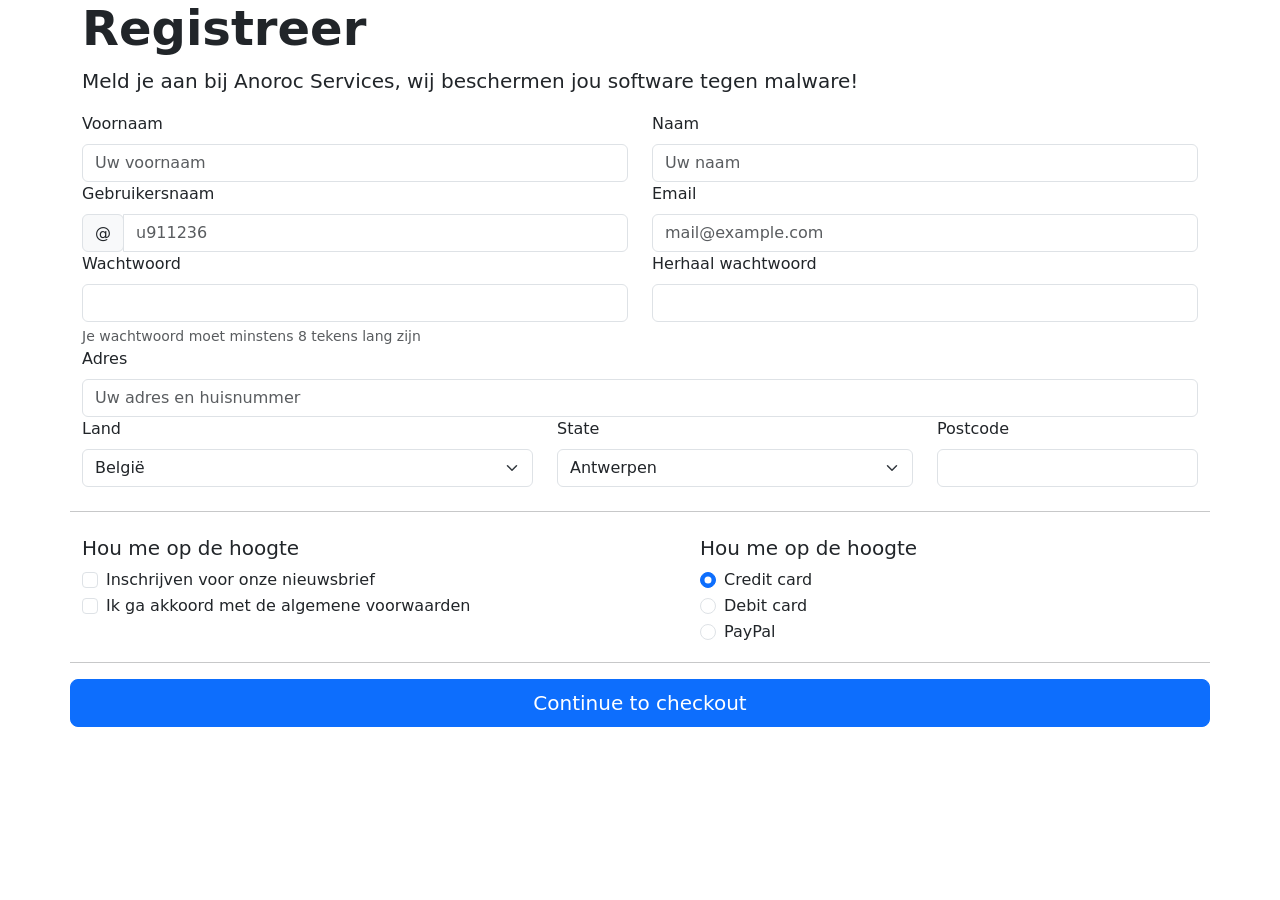
==== formulier.html @ ca0a3cdf "Aanmaak formulier via bootstrap" ====
<!DOCTYPE html>
<html lang="en">
  <head>
    <meta charset="UTF-8" />
    <meta http-equiv="X-UA-Compatible" content="IE=edge" />
    <meta name="viewport" content="width=device-width, initial-scale=1.0" />
    <title>Document</title>
    <link
      href="https://cdn.jsdelivr.net/npm/bootstrap@5.3.0-alpha1/dist/css/bootstrap.min.css"
      rel="stylesheet"
      integrity="sha384-GLhlTQ8iRABdZLl6O3oVMWSktQOp6b7In1Zl3/Jr59b6EGGoI1aFkw7cmDA6j6gD"
      crossorigin="anonymous"
    />
  </head>

  <body>
    <div class="container">
      <h1 class="fw-bold display-5">Registreer</h1>
      <p class="lead">
        Meld je aan bij Anoroc Services, wij beschermen jou software tegen
        malware!
      </p>
      <form class="" novalidate="">
        <div class="row">
          <div class="col-sm-6">
            <label for="vornaam" class="form-label">Voornaam</label>
            <input
              type="text"
              class="form-control"
              id="voornaam"
              placeholder="Uw voornaam"
             
            />
          </div>

          <div class="col-sm-6">
            <label for="naam" class="form-label">Naam</label>
            <input
              type="text"
              class="form-control"
              id="naam"
              placeholder="Uw naam"
              
            />
          </div>

          <div class="col-sm-6">
            <label for="gebruikersnaam" class="form-label"
              >Gebruikersnaam</label
            >
            <div class="input-group has-validation">
              <span class="input-group-text">@</span>
              <input
                type="text"
                class="form-control"
                id="gebruikersnaam"
                placeholder="u911236"
                
              />
            </div>
          </div>

          <div class="col-sm-6">
            <label for="email" class="form-label">Email </label>
            <input
              type="email"
              class="form-control"
              id="email"
              placeholder="mail@example.com"
            />
          </div>

          <div class="col-sm-6">
            <label for="wachtwoord" class="form-label">Wachtwoord</label>
            <input
              type="password"
              id="wachtwoord"
              class="form-control"
              aria-describedby="passwordHelpBlock"
            />
            <div id="passwordHelpBlock" class="form-text">
              Je wachtwoord moet minstens 8 tekens lang zijn
            </div>
          </div>

          <div class="col-sm-6">
            <label for="herhaalWachtwoord" class="form-label"
              >Herhaal wachtwoord</label
            >
            <input
              type="password"
              id="herhaalWachtwoord"
              class="form-control"
            />
          </div>

          <div class="col-12">
            <label for="adres" class="form-label">Adres</label>
            <input
              type="text"
              class="form-control"
              id="adres"
              placeholder="Uw adres en huisnummer"
              
            />
          </div>

          <div class="col-md-5">
            <label for="land" class="form-label">Land</label>
            <select class="form-select" id="country" required="">
              <option value="België">België</option>
              <option value="Duitsland">Duitsland</option>
              <option value="Frankrijk">Frankrijk</option>
              <option value="Nederland">Nederland</option>
              <option value="Spanje">Spanje</option>
            </select>
          </div>

          <div class="col-md-4">
            <label for="state" class="form-label">State</label>
            <select class="form-select" id="state" required="">
              <option value="Antwerpen">Antwerpen</option>
              <option value="Limburg">Limburg</option>
              <option value="Oost-Vlaanderen">Oost-Vlaanderen</option>
              <option value="Vlaams-Brabant">Vlaams-Brabant</option>
              <option value="West-Vlaanderen">West-Vlaanderen</option>
            </select>
          </div>

          <div class="col-md-3">
            <label for="postcoe" class="form-label">Postcode</label>
            <input
              type="text"
              class="form-control"
              id="postcode"              
              
            />
          </div>

          <hr class="my-4" />

          <div class="col-md-6">
            <div class="">
              <h2 class="fs-5">Hou me op de hoogte</h2>
              <div class="form-check">
                <input
                  type="checkbox"
                  class="form-check-input"
                  id="nieuwsbrief"
                />
                <label class="form-check-label" for="nieuwsbrief"
                  >Inschrijven voor onze nieuwsbrief</label
                >
              </div>

              <div class="form-check">
                <input
                  type="checkbox"
                  class="form-check-input"
                  id="voorwaarden"
                />
                <label class="form-check-label" for="voorwaarden"
                  >Ik ga akkoord met de algemene voorwaarden</label
                >
              </div>
            </div>
          </div>
          <div class="col-md-6">
            <div class="ms-5">
              <h2 class="fs-5">Hou me op de hoogte</h2>
              <div class="form-check">
                <input
                  id="credit"
                  name="paymentMethod"
                  type="radio"
                  class="form-check-input"
                  checked
                />
                <label class="form-check-label" for="credit">Credit card</label>
              </div>
              <div class="form-check">
                <input
                  id="debit"
                  name="paymentMethod"
                  type="radio"
                  class="form-check-input"
                 
                />
                <label class="form-check-label" for="debit">Debit card</label>
              </div>
              <div class="form-check">
                <input
                  id="paypal"
                  name="paymentMethod"
                  type="radio"
                  class="form-check-input"
                  required=""
                />
                <label class="form-check-label" for="paypal">PayPal</label>
              </div>
           </div>
          </div>
          <hr class="my-3" />
          <button class="w-100 btn btn-primary btn-lg" type="submit">
            Continue to checkout
          </button>
        </div>
      </form>
    </div>
    <script
      src="https://cdn.jsdelivr.net/npm/bootstrap@5.3.0-alpha1/dist/js/bootstrap.bundle.min.js"
      integrity="sha384-w76AqPfDkMBDXo30jS1Sgez6pr3x5MlQ1ZAGC+nuZB+EYdgRZgiwxhTBTkF7CXvN"
      crossorigin="anonymous"
    ></script>
  </body>
</html>
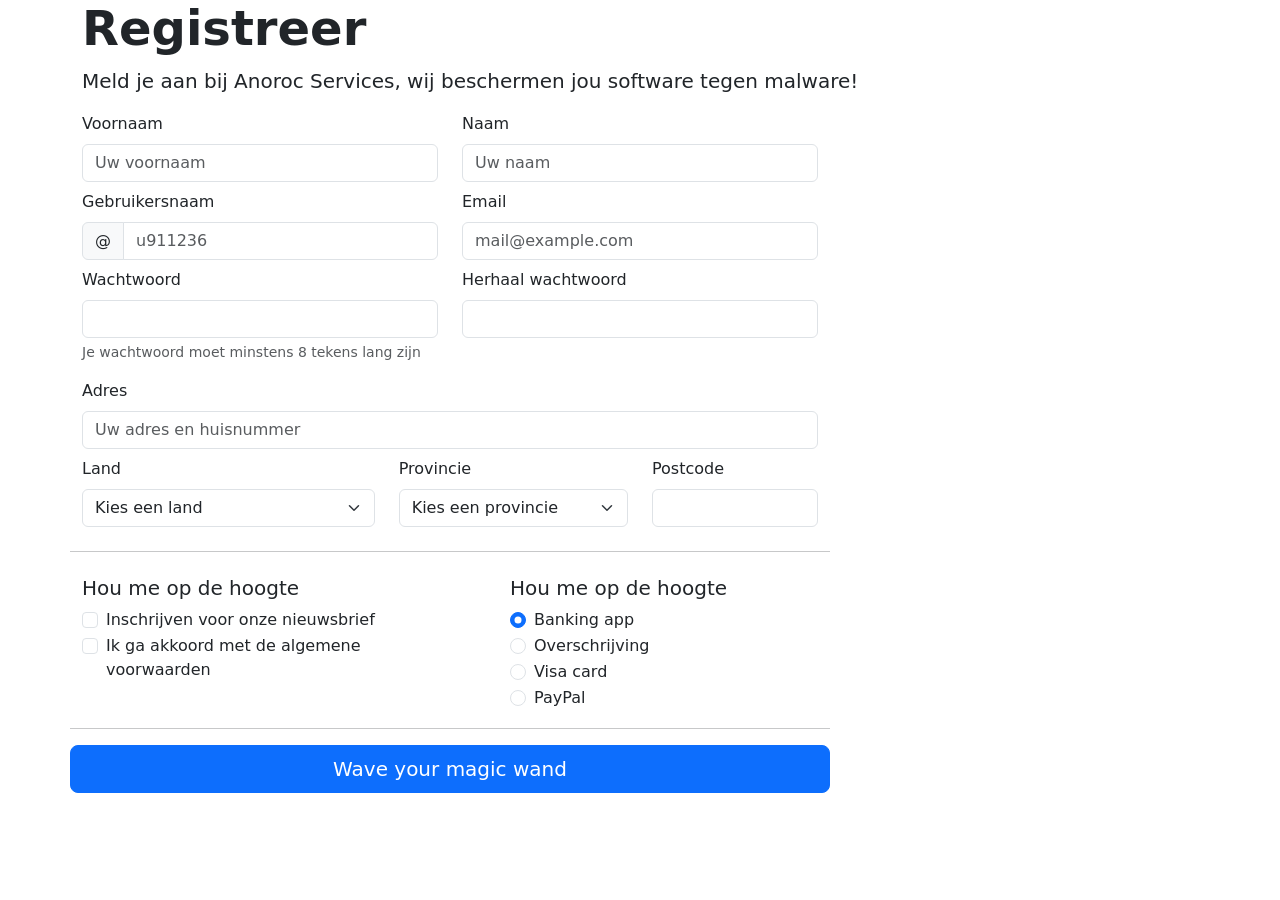
==== commit 9662da9f: "Eerste versie javascript + Lay out formulier bijwerken" ====
--- a/formulier.html
+++ b/formulier.html
@@ -10,7 +10,7 @@
       rel="stylesheet"
       integrity="sha384-GLhlTQ8iRABdZLl6O3oVMWSktQOp6b7In1Zl3/Jr59b6EGGoI1aFkw7cmDA6j6gD"
       crossorigin="anonymous"
-    />
+    />    
   </head>
 
   <body>
@@ -20,197 +20,231 @@
         Meld je aan bij Anoroc Services, wij beschermen jou software tegen
         malware!
       </p>
-      <form class="" novalidate="">
-        <div class="row">
-          <div class="col-sm-6">
-            <label for="vornaam" class="form-label">Voornaam</label>
-            <input
-              type="text"
-              class="form-control"
-              id="voornaam"
-              placeholder="Uw voornaam"
-             
-            />
+      <div class="row">
+        <div class="col-md-8">
+          <form class="">
+            <div class="row">
+              <div class="col-sm-6 mb-2">
+                <label for="voornaam" class="form-label">Voornaam</label>
+                <input
+                  type="text"
+                  class="form-control"
+                  id="voornaam"
+                  placeholder="Uw voornaam"
+                />
+              </div>
+
+              <div class="col-sm-6 mb-2">
+                <label for="naam" class="form-label">Naam</label>
+                <input
+                  type="text"
+                  class="form-control"
+                  id="naam"
+                  placeholder="Uw naam"
+                />
+              </div>
+
+              <div class="col-sm-6 mb-2">
+                <label for="gebruikersnaam" class="form-label"
+                  >Gebruikersnaam</label
+                >
+                <div class="input-group">
+                  <span class="input-group-text">@</span>
+                  <input
+                    type="text"
+                    class="form-control"
+                    id="gebruikersnaam"
+                    placeholder="u911236"
+                  />
+                </div>
+              </div>
+
+              <div class="col-sm-6 mb-2">
+                <label for="email" class="form-label">Email </label>
+                <input
+                  type="email"
+                  class="form-control"
+                  id="email"
+                  placeholder="mail@example.com"
+                />
+              </div>
+
+              <div class="col-sm-6">
+                <label for="wachtwoord" class="form-label">Wachtwoord</label>
+                <input
+                  type="password"
+                  id="wachtwoord"
+                  class="form-control"
+                  aria-describedby="passwordHelpBlock"
+                />
+                <div id="passwordHelpBlock" class="form-text">
+                  Je wachtwoord moet minstens 8 tekens lang zijn
+                </div>
+              </div>
+
+              <div class="col-sm-6">
+                <label for="herhaalWachtwoord" class="form-label"
+                  >Herhaal wachtwoord</label
+                >
+                <input
+                  type="password"
+                  id="herhaalWachtwoord"
+                  class="form-control"
+                />
+              </div>
+
+              <div class="col-12 mt-3">
+                <label for="adres" class="form-label">Adres</label>
+                <input
+                  type="text"
+                  class="form-control mb-2"
+                  id="adres"
+                  placeholder="Uw adres en huisnummer"
+                />
+              </div>
+
+              <div class="col-md-5">
+                <label for="land" class="form-label">Land</label>
+                <select class="form-select" id="land">
+                  <option value="">Kies een land</option>
+                  <option value="België">België</option>
+                  <option value="Duitsland">Duitsland</option>
+                  <option value="Frankrijk">Frankrijk</option>
+                  <option value="Nederland">Nederland</option>
+                  <option value="Spanje">Spanje</option>
+                </select>
+              </div>
+
+              <div class="col-md-4">
+                <label for="provincie" class="form-label">Provincie</label>
+                <select class="form-select" id="provincie">
+                  <option value="">Kies een provincie</option>
+                  <option value="Antwerpen">Antwerpen</option>
+                  <option value="Limburg">Limburg</option>
+                  <option value="Oost-Vlaanderen">Oost-Vlaanderen</option>
+                  <option value="Vlaams-Brabant">Vlaams-Brabant</option>
+                  <option value="West-Vlaanderen">West-Vlaanderen</option>
+                </select>
+              </div>
+
+              <div class="col-md-3">
+                <label for="postcode" class="form-label">Postcode</label>
+                <input
+                  type="number"
+                  class="form-control"
+                  id="postcode"
+                  value=""
+                />
+              </div>
+
+              <hr class="my-4" />
+
+              <div class="col-md-6">
+                <div class="">
+                  <h2 class="fs-5">Hou me op de hoogte</h2>
+                  <div class="form-check">
+                    <input
+                      type="checkbox"
+                      class="form-check-input"
+                      id="nieuwsbrief"
+                    />
+                    <label class="form-check-label" for="nieuwsbrief"
+                      >Inschrijven voor onze nieuwsbrief</label
+                    >
+                  </div>
+
+                  <div class="form-check">
+                    <input
+                      type="checkbox"
+                      class="form-check-input"
+                      id="voorwaarden"
+                    />
+                    <label class="form-check-label" for="voorwaarden"
+                      >Ik ga akkoord met de algemene voorwaarden</label
+                    >
+                  </div>
+                </div>
+              </div>
+              <div class="col-md-6">
+                <div class="ms-5">
+                  <h2 class="fs-5">Hou me op de hoogte</h2>
+                  <div class="form-check">
+                    <input
+                      id="app"
+                      name="betalingswijze"
+                      type="radio"
+                      class="form-check-input"
+                      checked
+                    />
+                    <label class="form-check-label" for="app"
+                      >Banking app</label
+                    >
+                  </div>
+                  <div class="form-check">
+                    <input
+                      id="overschrijving"
+                      name="betalingswijze"
+                      type="radio"
+                      class="form-check-input"
+                    />
+                    <label class="form-check-label" for="overschrijving"
+                      >Overschrijving</label
+                    >
+                  </div>
+                  <div class="form-check">
+                    <input
+                      id="visa"
+                      name="betalingswijze"
+                      type="radio"
+                      class="form-check-input"
+                      required=""
+                    />
+                    <label class="form-check-label" for="visa">Visa card</label>
+                  </div>
+                  <div class="form-check">
+                    <input
+                      id="paypal"
+                      name="betalingswijze"
+                      type="radio"
+                      class="form-check-input"
+                      required=""
+                    />
+                    <label class="form-check-label" for="paypal">PayPal</label>
+                  </div>
+                </div>
+              </div>
+              <hr class="my-3" />
+              <button class="w-100 btn btn-primary btn-lg" type="submit" id="registreer">
+                Wave your magic wand
+              </button>
+            </div>
+          </form>
+        </div>
+        <div class="col-md-4">
+          <div class="alert alert-danger" role="alert" id="errors">
+            <h4 class="alert-heading">Yikes, errors...</h4>    
+            <p id="errorsP"></p>        
           </div>
 
-          <div class="col-sm-6">
-            <label for="naam" class="form-label">Naam</label>
-            <input
-              type="text"
-              class="form-control"
-              id="naam"
-              placeholder="Uw naam"
-              
-            />
+          <div class="alert alert-success" role="alert" id="succes">
+            <h4 class="alert-heading">Goed gedaan!</h4>
+            <p>
+              Aww yeah, je werd geregistreerd
+            </p>            
           </div>
 
-          <div class="col-sm-6">
-            <label for="gebruikersnaam" class="form-label"
-              >Gebruikersnaam</label
-            >
-            <div class="input-group has-validation">
-              <span class="input-group-text">@</span>
-              <input
-                type="text"
-                class="form-control"
-                id="gebruikersnaam"
-                placeholder="u911236"
-                
-              />
-            </div>
+          <div class="alert alert-info" role="alert" id="betalingsInfo">
+            <h4 class="alert-heading">Betalingswijze</h4>
+            <p id="betalingsInfoP"></p>            
           </div>
-
-          <div class="col-sm-6">
-            <label for="email" class="form-label">Email </label>
-            <input
-              type="email"
-              class="form-control"
-              id="email"
-              placeholder="mail@example.com"
-            />
-          </div>
-
-          <div class="col-sm-6">
-            <label for="wachtwoord" class="form-label">Wachtwoord</label>
-            <input
-              type="password"
-              id="wachtwoord"
-              class="form-control"
-              aria-describedby="passwordHelpBlock"
-            />
-            <div id="passwordHelpBlock" class="form-text">
-              Je wachtwoord moet minstens 8 tekens lang zijn
-            </div>
-          </div>
-
-          <div class="col-sm-6">
-            <label for="herhaalWachtwoord" class="form-label"
-              >Herhaal wachtwoord</label
-            >
-            <input
-              type="password"
-              id="herhaalWachtwoord"
-              class="form-control"
-            />
-          </div>
-
-          <div class="col-12">
-            <label for="adres" class="form-label">Adres</label>
-            <input
-              type="text"
-              class="form-control"
-              id="adres"
-              placeholder="Uw adres en huisnummer"
-              
-            />
-          </div>
-
-          <div class="col-md-5">
-            <label for="land" class="form-label">Land</label>
-            <select class="form-select" id="country" required="">
-              <option value="België">België</option>
-              <option value="Duitsland">Duitsland</option>
-              <option value="Frankrijk">Frankrijk</option>
-              <option value="Nederland">Nederland</option>
-              <option value="Spanje">Spanje</option>
-            </select>
-          </div>
-
-          <div class="col-md-4">
-            <label for="state" class="form-label">State</label>
-            <select class="form-select" id="state" required="">
-              <option value="Antwerpen">Antwerpen</option>
-              <option value="Limburg">Limburg</option>
-              <option value="Oost-Vlaanderen">Oost-Vlaanderen</option>
-              <option value="Vlaams-Brabant">Vlaams-Brabant</option>
-              <option value="West-Vlaanderen">West-Vlaanderen</option>
-            </select>
-          </div>
-
-          <div class="col-md-3">
-            <label for="postcoe" class="form-label">Postcode</label>
-            <input
-              type="text"
-              class="form-control"
-              id="postcode"              
-              
-            />
-          </div>
-
-          <hr class="my-4" />
-
-          <div class="col-md-6">
-            <div class="">
-              <h2 class="fs-5">Hou me op de hoogte</h2>
-              <div class="form-check">
-                <input
-                  type="checkbox"
-                  class="form-check-input"
-                  id="nieuwsbrief"
-                />
-                <label class="form-check-label" for="nieuwsbrief"
-                  >Inschrijven voor onze nieuwsbrief</label
-                >
-              </div>
-
-              <div class="form-check">
-                <input
-                  type="checkbox"
-                  class="form-check-input"
-                  id="voorwaarden"
-                />
-                <label class="form-check-label" for="voorwaarden"
-                  >Ik ga akkoord met de algemene voorwaarden</label
-                >
-              </div>
-            </div>
-          </div>
-          <div class="col-md-6">
-            <div class="ms-5">
-              <h2 class="fs-5">Hou me op de hoogte</h2>
-              <div class="form-check">
-                <input
-                  id="credit"
-                  name="paymentMethod"
-                  type="radio"
-                  class="form-check-input"
-                  checked
-                />
-                <label class="form-check-label" for="credit">Credit card</label>
-              </div>
-              <div class="form-check">
-                <input
-                  id="debit"
-                  name="paymentMethod"
-                  type="radio"
-                  class="form-check-input"
-                 
-                />
-                <label class="form-check-label" for="debit">Debit card</label>
-              </div>
-              <div class="form-check">
-                <input
-                  id="paypal"
-                  name="paymentMethod"
-                  type="radio"
-                  class="form-check-input"
-                  required=""
-                />
-                <label class="form-check-label" for="paypal">PayPal</label>
-              </div>
-           </div>
-          </div>
-          <hr class="my-3" />
-          <button class="w-100 btn btn-primary btn-lg" type="submit">
-            Continue to checkout
-          </button>
         </div>
-      </form>
+      </div>
     </div>
     <script
       src="https://cdn.jsdelivr.net/npm/bootstrap@5.3.0-alpha1/dist/js/bootstrap.bundle.min.js"
       integrity="sha384-w76AqPfDkMBDXo30jS1Sgez6pr3x5MlQ1ZAGC+nuZB+EYdgRZgiwxhTBTkF7CXvN"
       crossorigin="anonymous"
     ></script>
+<script src ="validatie.js"></script>
   </body>
 </html>
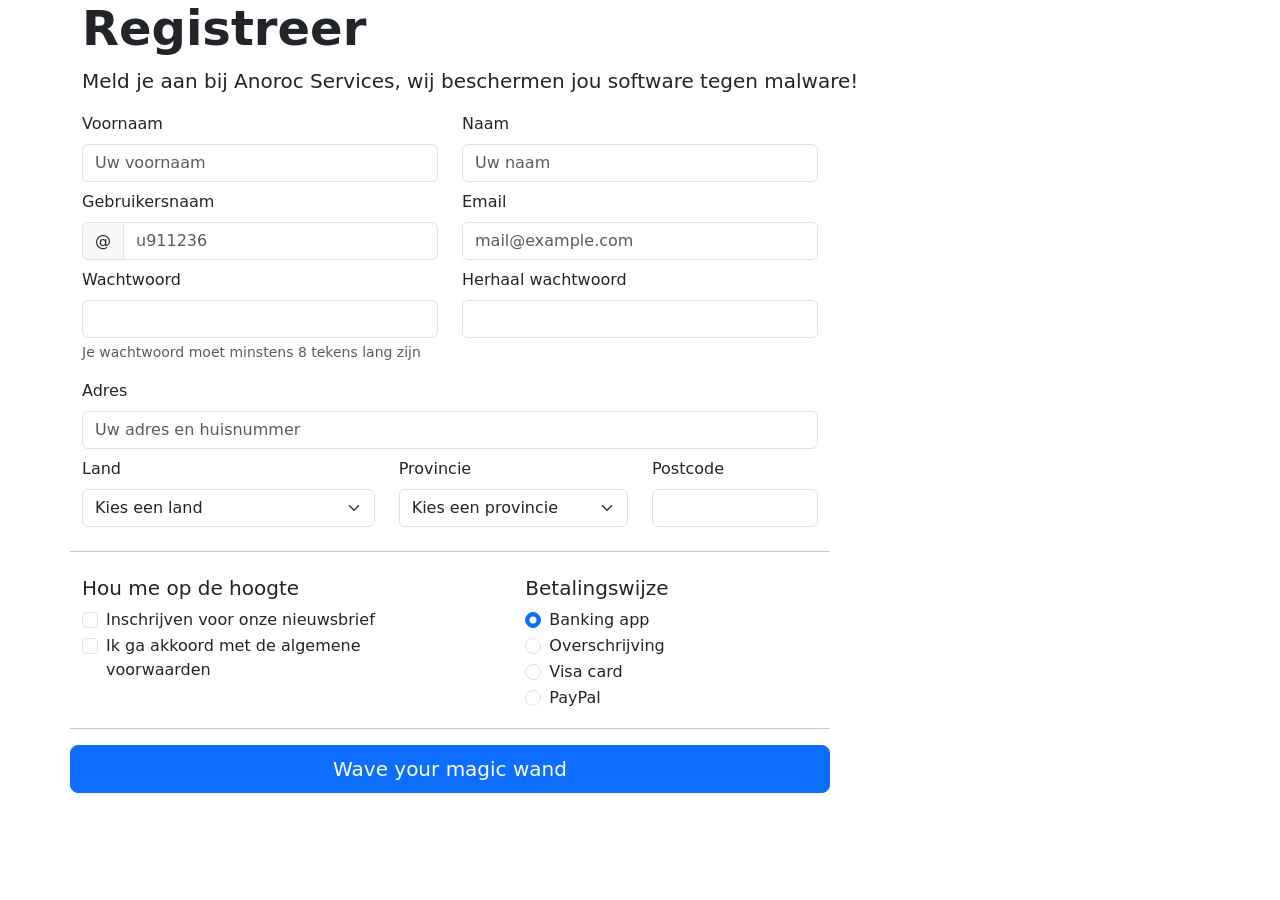
==== commit a49a0c89: "validatie postcode en validatie betalingswijze + opmaak formulier bijwerken" ====
--- a/formulier.html
+++ b/formulier.html
@@ -10,7 +10,7 @@
       rel="stylesheet"
       integrity="sha384-GLhlTQ8iRABdZLl6O3oVMWSktQOp6b7In1Zl3/Jr59b6EGGoI1aFkw7cmDA6j6gD"
       crossorigin="anonymous"
-    />    
+    />
   </head>
 
   <body>
@@ -140,7 +140,7 @@
               <hr class="my-4" />
 
               <div class="col-md-6">
-                <div class="">
+                <div class="mb-3 ">
                   <h2 class="fs-5">Hou me op de hoogte</h2>
                   <div class="form-check">
                     <input
@@ -165,15 +165,17 @@
                   </div>
                 </div>
               </div>
-              <div class="col-md-6">
-                <div class="ms-5">
-                  <h2 class="fs-5">Hou me op de hoogte</h2>
+              <div class="col-md-1"></div>
+              <div class="col-md-5">
+                <div class="">
+                  <h2 class="fs-5">Betalingswijze</h2>
                   <div class="form-check">
                     <input
                       id="app"
                       name="betalingswijze"
                       type="radio"
                       class="form-check-input"
+                      value="Banking app"
                       checked
                     />
                     <label class="form-check-label" for="app"
@@ -186,6 +188,7 @@
                       name="betalingswijze"
                       type="radio"
                       class="form-check-input"
+                      value="Overschrijving"
                     />
                     <label class="form-check-label" for="overschrijving"
                       >Overschrijving</label
@@ -197,6 +200,7 @@
                       name="betalingswijze"
                       type="radio"
                       class="form-check-input"
+                      value="Visa card"
                       required=""
                     />
                     <label class="form-check-label" for="visa">Visa card</label>
@@ -207,6 +211,7 @@
                       name="betalingswijze"
                       type="radio"
                       class="form-check-input"
+                      value="PayPal"
                       required=""
                     />
                     <label class="form-check-label" for="paypal">PayPal</label>
@@ -214,7 +219,11 @@
                 </div>
               </div>
               <hr class="my-3" />
-              <button class="w-100 btn btn-primary btn-lg" type="submit" id="registreer">
+              <button
+                class="w-100 btn btn-primary btn-lg mb-3"
+                type="submit"
+                id="registreer"
+              >
                 Wave your magic wand
               </button>
             </div>
@@ -222,20 +231,18 @@
         </div>
         <div class="col-md-4">
           <div class="alert alert-danger" role="alert" id="errors">
-            <h4 class="alert-heading">Yikes, errors...</h4>    
-            <p id="errorsP"></p>        
+            <h4 class="alert-heading">Yikes, errors...</h4>
+            <div id="errorsP"></div>
           </div>
 
           <div class="alert alert-success" role="alert" id="succes">
             <h4 class="alert-heading">Goed gedaan!</h4>
-            <p>
-              Aww yeah, je werd geregistreerd
-            </p>            
+            <p>Aww yeah, je werd geregistreerd</p>
           </div>
 
           <div class="alert alert-info" role="alert" id="betalingsInfo">
             <h4 class="alert-heading">Betalingswijze</h4>
-            <p id="betalingsInfoP"></p>            
+            <p id="betalingsInfoP"></p>
           </div>
         </div>
       </div>
@@ -245,6 +252,6 @@
       integrity="sha384-w76AqPfDkMBDXo30jS1Sgez6pr3x5MlQ1ZAGC+nuZB+EYdgRZgiwxhTBTkF7CXvN"
       crossorigin="anonymous"
     ></script>
-<script src ="validatie.js"></script>
+    <script src="validatie.js"></script>
   </body>
 </html>
